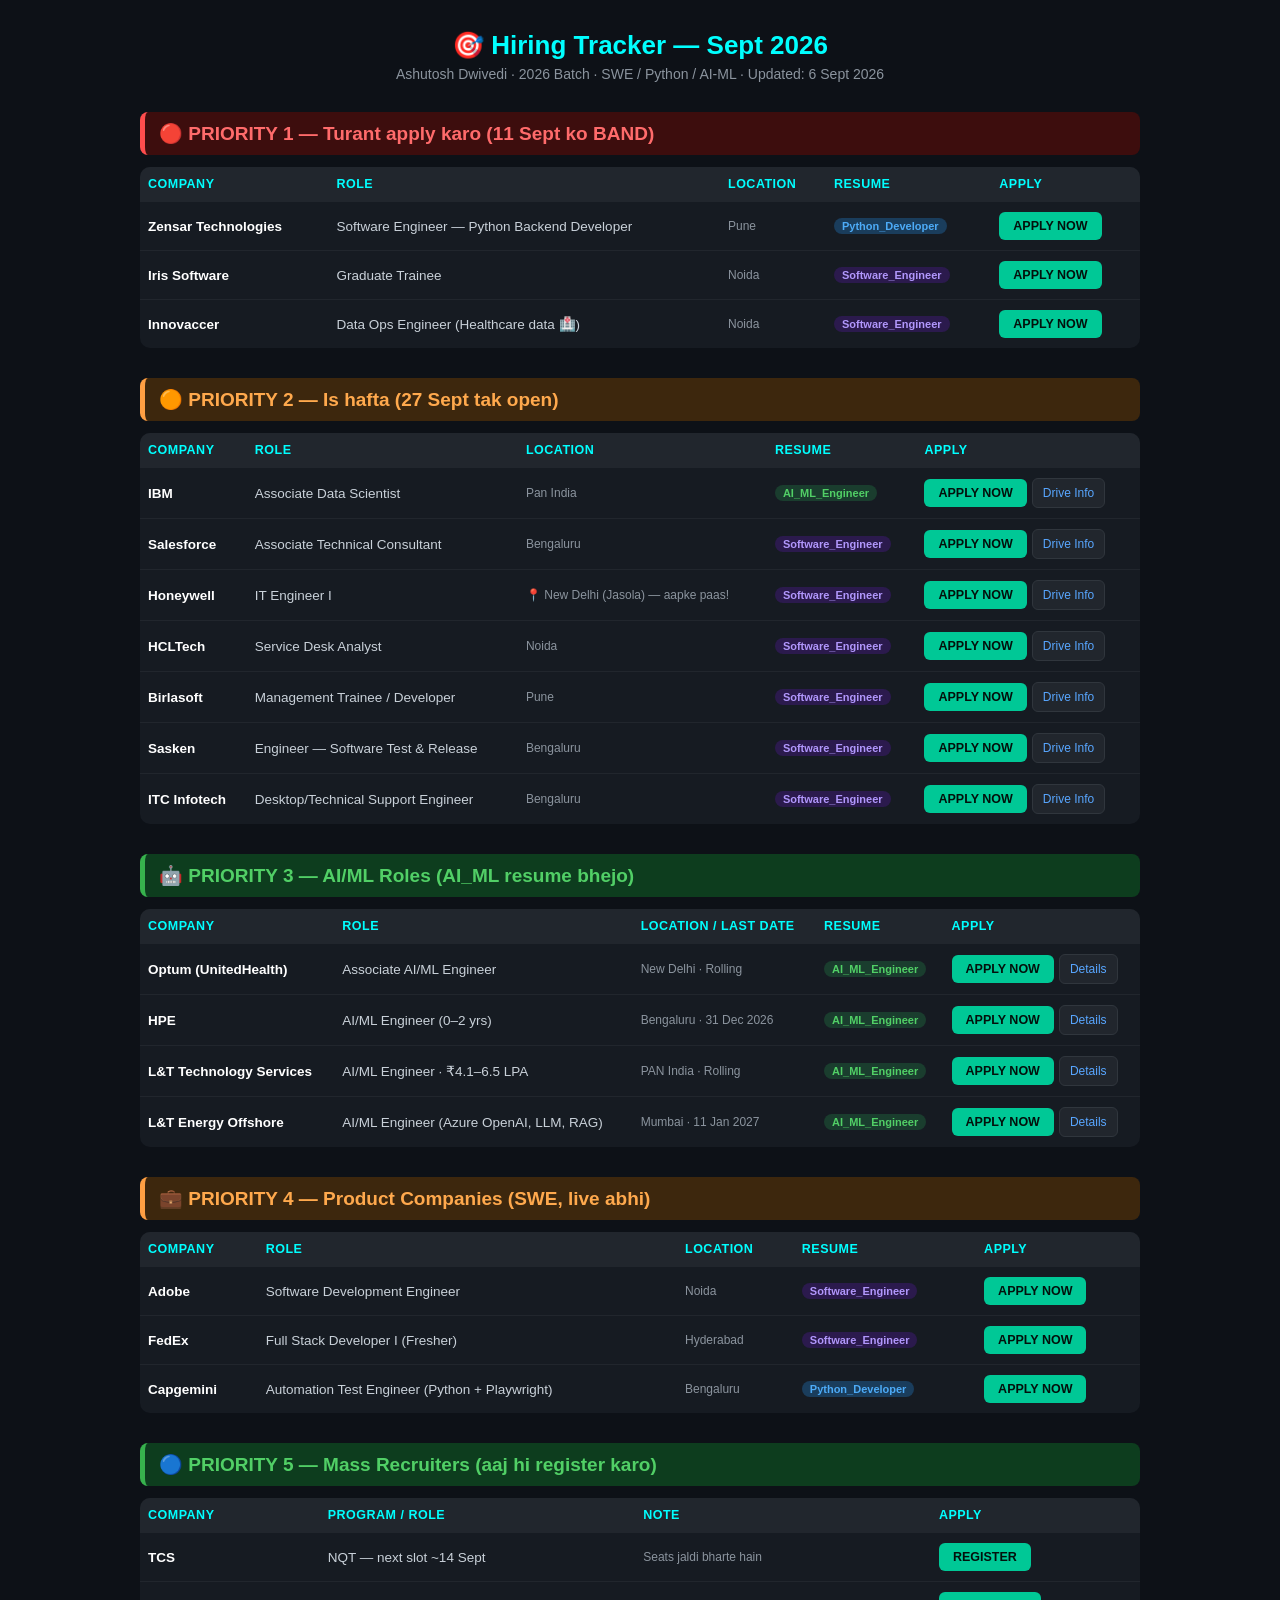
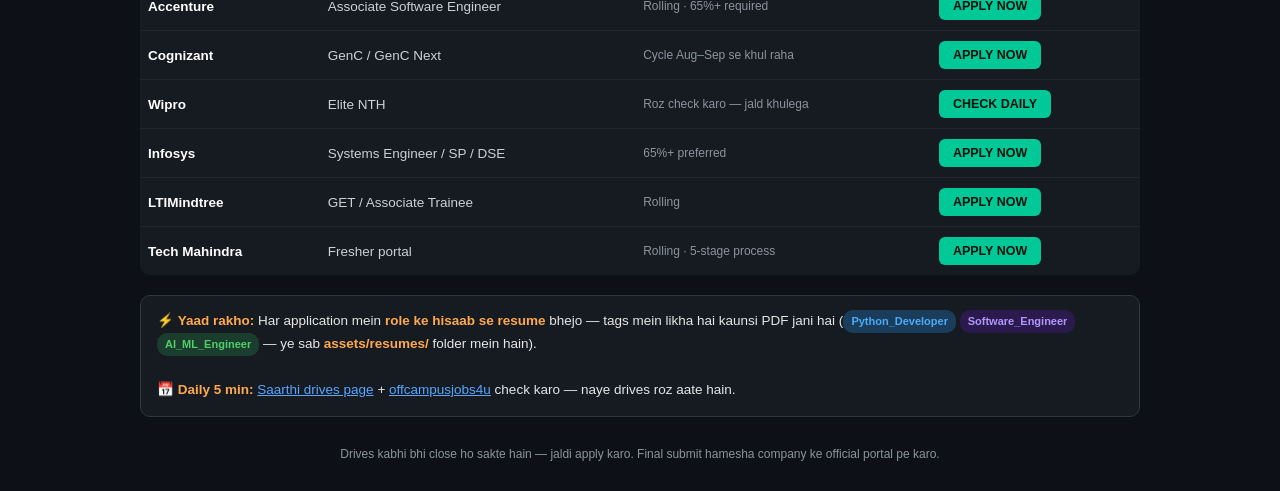
==== hiring.html @ f0cd26ea "Add job hiring tracker page (hiring.html) + nav link Co-authored-by: arena-agent <297053741+arena-ag" ====
<!DOCTYPE html>
<html lang="en">
<head>
<meta charset="UTF-8">
<meta name="viewport" content="width=device-width, initial-scale=1.0">
<title>Hiring Tracker — Ashutosh Dwivedi | Sept 2026</title>
<style>
*{margin:0;padding:0;box-sizing:border-box;font-family:'Segoe UI',Arial,sans-serif}
body{background:#0d1117;color:#e6e6e6;padding:20px}
.wrap{max-width:1000px;margin:0 auto}
h1{color:#00ffff;text-align:center;margin:10px 0 5px;font-size:26px}
.sub{text-align:center;color:#8b949e;margin-bottom:25px;font-size:14px}
h2{margin:30px 0 12px;font-size:19px;padding:10px 14px;border-radius:8px}
.red h2{background:#3d0d0d;color:#ff6b6b;border-left:5px solid #ff4d4d}
.orange h2{background:#3d270d;color:#ffa94d;border-left:5px solid #ff9f43}
.green h2{background:#0d3d1e;color:#51cf66;border-left:5px solid #37b24d}
table{width:100%;border-collapse:collapse;background:#161b22;border-radius:10px;overflow:hidden}
th{background:#21262d;color:#00ffff;padding:10px 8px;font-size:12.5px;text-align:left;text-transform:uppercase;letter-spacing:.5px}
td{padding:10px 8px;border-top:1px solid #21262d;font-size:13.5px;vertical-align:middle}
tr:hover td{background:#1c2129}
.company{font-weight:700;color:#fff}
.role{color:#c9d1d9}
.loc{color:#8b949e;font-size:12px}
.tag{display:inline-block;padding:2px 8px;border-radius:10px;font-size:11px;font-weight:600}
.tag.py{background:#1a3d5c;color:#4dabf7}
.tag.swe{background:#2b1a4d;color:#b197fc}
.tag.ml{background:#1a3d2e;color:#51cf66}
a.btn-apply{display:inline-block;background:#00c896;color:#03110c;font-weight:700;padding:7px 14px;border-radius:6px;text-decoration:none;font-size:12.5px;white-space:nowrap}
a.btn-apply:hover{background:#00ffb0}
a.btn-alt{display:inline-block;background:#21262d;color:#58a6ff;padding:7px 10px;border-radius:6px;text-decoration:none;font-size:12px;margin-left:5px;border:1px solid #30363d;white-space:nowrap}
a.btn-alt:hover{background:#30363d}
.note{background:#161b22;border:1px solid #30363d;border-radius:10px;padding:14px 16px;margin:20px 0;font-size:13.5px;line-height:1.7}
.note b{color:#ffa94d}
.foot{text-align:center;color:#8b949e;font-size:12px;margin:30px 0 10px}
@media(max-width:700px){th,td{padding:8px 5px;font-size:12px}.loc{display:none}}
</style>
</head>
<body>
<div class="wrap">

<h1>🎯 Hiring Tracker — Sept 2026</h1>
<p class="sub">Ashutosh Dwivedi · 2026 Batch · SWE / Python / AI-ML · Updated: 6 Sept 2026</p>

<!-- PRIORITY 1 -->
<div class="red">
<h2>🔴 PRIORITY 1 — Turant apply karo (11 Sept ko BAND)</h2>
<table>
<tr><th>Company</th><th>Role</th><th>Location</th><th>Resume</th><th>Apply</th></tr>
<tr>
<td class="company">Zensar Technologies</td>
<td class="role">Software Engineer — Python Backend Developer</td>
<td class="loc">Pune</td>
<td><span class="tag py">Python_Developer</span></td>
<td><a class="btn-apply" href="https://www.zensar.com/careers" target="_blank">APPLY NOW</a></td>
</tr>
<tr>
<td class="company">Iris Software</td>
<td class="role">Graduate Trainee</td>
<td class="loc">Noida</td>
<td><span class="tag swe">Software_Engineer</span></td>
<td><a class="btn-apply" href="https://www.irissmart.com/careers" target="_blank">APPLY NOW</a></td>
</tr>
<tr>
<td class="company">Innovaccer</td>
<td class="role">Data Ops Engineer (Healthcare data 🏥)</td>
<td class="loc">Noida</td>
<td><span class="tag swe">Software_Engineer</span></td>
<td><a class="btn-apply" href="https://www.innovaccer.com/careers" target="_blank">APPLY NOW</a></td>
</tr>
</table>
</div>

<!-- PRIORITY 2 -->
<div class="orange">
<h2>🟠 PRIORITY 2 — Is hafta (27 Sept tak open)</h2>
<table>
<tr><th>Company</th><th>Role</th><th>Location</th><th>Resume</th><th>Apply</th></tr>
<tr>
<td class="company">IBM</td>
<td class="role">Associate Data Scientist</td>
<td class="loc">Pan India</td>
<td><span class="tag ml">AI_ML_Engineer</span></td>
<td><a class="btn-apply" href="https://www.ibm.com/careers" target="_blank">APPLY NOW</a><a class="btn-alt" href="https://joinsaarthi.com/drives/1b0d50a9-7f79-422d-b862-4adb74a3d898" target="_blank">Drive Info</a></td>
</tr>
<tr>
<td class="company">Salesforce</td>
<td class="role">Associate Technical Consultant</td>
<td class="loc">Bengaluru</td>
<td><span class="tag swe">Software_Engineer</span></td>
<td><a class="btn-apply" href="https://careers.salesforce.com/" target="_blank">APPLY NOW</a><a class="btn-alt" href="https://joinsaarthi.com/drives/d37f2820-9504-4b04-9eea-42f5b7c304c0" target="_blank">Drive Info</a></td>
</tr>
<tr>
<td class="company">Honeywell</td>
<td class="role">IT Engineer I</td>
<td class="loc">📍 New Delhi (Jasola) — aapke paas!</td>
<td><span class="tag swe">Software_Engineer</span></td>
<td><a class="btn-apply" href="https://careers.honeywell.com/" target="_blank">APPLY NOW</a><a class="btn-alt" href="https://joinsaarthi.com/drives/44804e20-741b-4722-8ad7-67e874087038" target="_blank">Drive Info</a></td>
</tr>
<tr>
<td class="company">HCLTech</td>
<td class="role">Service Desk Analyst</td>
<td class="loc">Noida</td>
<td><span class="tag swe">Software_Engineer</span></td>
<td><a class="btn-apply" href="https://www.hcltech.com/careers" target="_blank">APPLY NOW</a><a class="btn-alt" href="https://joinsaarthi.com/drives/a2910f49-3ff9-421e-a36c-f56d6232079b" target="_blank">Drive Info</a></td>
</tr>
<tr>
<td class="company">Birlasoft</td>
<td class="role">Management Trainee / Developer</td>
<td class="loc">Pune</td>
<td><span class="tag swe">Software_Engineer</span></td>
<td><a class="btn-apply" href="https://www.birlasoft.com/careers" target="_blank">APPLY NOW</a><a class="btn-alt" href="https://joinsaarthi.com/drives/2c878416-94f4-4509-85c0-52c60aa713b9" target="_blank">Drive Info</a></td>
</tr>
<tr>
<td class="company">Sasken</td>
<td class="role">Engineer — Software Test & Release</td>
<td class="loc">Bengaluru</td>
<td><span class="tag swe">Software_Engineer</span></td>
<td><a class="btn-apply" href="https://www.sasken.com/careers" target="_blank">APPLY NOW</a><a class="btn-alt" href="https://joinsaarthi.com/drives/1332f768-e0da-465b-ae72-19dd871efa0a" target="_blank">Drive Info</a></td>
</tr>
<tr>
<td class="company">ITC Infotech</td>
<td class="role">Desktop/Technical Support Engineer</td>
<td class="loc">Bengaluru</td>
<td><span class="tag swe">Software_Engineer</span></td>
<td><a class="btn-apply" href="https://www.itcinfotech.com/careers" target="_blank">APPLY NOW</a><a class="btn-alt" href="https://joinsaarthi.com/drives/b0059e43-f474-40a7-8a78-02ca5c2eb549" target="_blank">Drive Info</a></td>
</tr>
</table>
</div>

<!-- PRIORITY 3 -->
<div class="green">
<h2>🤖 PRIORITY 3 — AI/ML Roles (AI_ML resume bhejo)</h2>
<table>
<tr><th>Company</th><th>Role</th><th>Location / Last Date</th><th>Resume</th><th>Apply</th></tr>
<tr>
<td class="company">Optum (UnitedHealth)</td>
<td class="role">Associate AI/ML Engineer</td>
<td class="loc">New Delhi · Rolling</td>
<td><span class="tag ml">AI_ML_Engineer</span></td>
<td><a class="btn-apply" href="https://careers.unitedhealthgroup.com/" target="_blank">APPLY NOW</a><a class="btn-alt" href="https://offcampusjobs4u.com/optum-off-campus-drive-2024-hiring/" target="_blank">Details</a></td>
</tr>
<tr>
<td class="company">HPE</td>
<td class="role">AI/ML Engineer (0–2 yrs)</td>
<td class="loc">Bengaluru · 31 Dec 2026</td>
<td><span class="tag ml">AI_ML_Engineer</span></td>
<td><a class="btn-apply" href="https://careers.hpe.com/" target="_blank">APPLY NOW</a><a class="btn-alt" href="https://offcampusjobs4u.com/hpe-recruitment-2026-ai-ml-engineer-bengaluru-fresher/" target="_blank">Details</a></td>
</tr>
<tr>
<td class="company">L&T Technology Services</td>
<td class="role">AI/ML Engineer · ₹4.1–6.5 LPA</td>
<td class="loc">PAN India · Rolling</td>
<td><span class="tag ml">AI_ML_Engineer</span></td>
<td><a class="btn-apply" href="https://www.ltts.com/careers" target="_blank">APPLY NOW</a><a class="btn-alt" href="https://fresherjoblist.learnsoftechs.com/lt-technology-off-campus-drive-2026/" target="_blank">Details</a></td>
</tr>
<tr>
<td class="company">L&T Energy Offshore</td>
<td class="role">AI/ML Engineer (Azure OpenAI, LLM, RAG)</td>
<td class="loc">Mumbai · 11 Jan 2027</td>
<td><span class="tag ml">AI_ML_Engineer</span></td>
<td><a class="btn-apply" href="https://careers.larsentoubro.com/" target="_blank">APPLY NOW</a><a class="btn-alt" href="https://www.placement-officer.com/2026/07/l-energy-aiml-engineer-hiring-2026.html" target="_blank">Details</a></td>
</tr>
</table>
</div>

<!-- PRIORITY 4 -->
<div class="orange">
<h2>💼 PRIORITY 4 — Product Companies (SWE, live abhi)</h2>
<table>
<tr><th>Company</th><th>Role</th><th>Location</th><th>Resume</th><th>Apply</th></tr>
<tr>
<td class="company">Adobe</td>
<td class="role">Software Development Engineer</td>
<td class="loc">Noida</td>
<td><span class="tag swe">Software_Engineer</span></td>
<td><a class="btn-apply" href="https://careers.adobe.com/" target="_blank">APPLY NOW</a></td>
</tr>
<tr>
<td class="company">FedEx</td>
<td class="role">Full Stack Developer I (Fresher)</td>
<td class="loc">Hyderabad</td>
<td><span class="tag swe">Software_Engineer</span></td>
<td><a class="btn-apply" href="https://careers.fedex.com/" target="_blank">APPLY NOW</a></td>
</tr>
<tr>
<td class="company">Capgemini</td>
<td class="role">Automation Test Engineer (Python + Playwright)</td>
<td class="loc">Bengaluru</td>
<td><span class="tag py">Python_Developer</span></td>
<td><a class="btn-apply" href="https://www.capgemini.com/careers/" target="_blank">APPLY NOW</a></td>
</tr>
</table>
</div>

<!-- PRIORITY 5 -->
<div class="green">
<h2>🔵 PRIORITY 5 — Mass Recruiters (aaj hi register karo)</h2>
<table>
<tr><th>Company</th><th>Program / Role</th><th>Note</th><th>Apply</th></tr>
<tr>
<td class="company">TCS</td>
<td class="role">NQT — next slot ~14 Sept</td>
<td class="loc">Seats jaldi bharte hain</td>
<td><a class="btn-apply" href="https://nextstep.tcs.com/" target="_blank">REGISTER</a></td>
</tr>
<tr>
<td class="company">Accenture</td>
<td class="role">Associate Software Engineer</td>
<td class="loc">Rolling · 65%+ required</td>
<td><a class="btn-apply" href="https://www.accenture.com/in-en/careers" target="_blank">APPLY NOW</a></td>
</tr>
<tr>
<td class="company">Cognizant</td>
<td class="role">GenC / GenC Next</td>
<td class="loc">Cycle Aug–Sep se khul raha</td>
<td><a class="btn-apply" href="https://careers.cognizant.com/" target="_blank">APPLY NOW</a></td>
</tr>
<tr>
<td class="company">Wipro</td>
<td class="role">Elite NTH</td>
<td class="loc">Roz check karo — jald khulega</td>
<td><a class="btn-apply" href="https://careers.wipro.com/" target="_blank">CHECK DAILY</a></td>
</tr>
<tr>
<td class="company">Infosys</td>
<td class="role">Systems Engineer / SP / DSE</td>
<td class="loc">65%+ preferred</td>
<td><a class="btn-apply" href="https://career.infosys.com/" target="_blank">APPLY NOW</a></td>
</tr>
<tr>
<td class="company">LTIMindtree</td>
<td class="role">GET / Associate Trainee</td>
<td class="loc">Rolling</td>
<td><a class="btn-apply" href="https://www.ltimindtree.com/careers/" target="_blank">APPLY NOW</a></td>
</tr>
<tr>
<td class="company">Tech Mahindra</td>
<td class="role">Fresher portal</td>
<td class="loc">Rolling · 5-stage process</td>
<td><a class="btn-apply" href="https://careers.techmahindra.com/" target="_blank">APPLY NOW</a></td>
</tr>
</table>
</div>

<div class="note">
⚡ <b>Yaad rakho:</b> Har application mein <b>role ke hisaab se resume</b> bhejo — tags mein likha hai kaunsi PDF jani hai (<span class="tag py">Python_Developer</span> <span class="tag swe">Software_Engineer</span> <span class="tag ml">AI_ML_Engineer</span> — ye sab <b>assets/resumes/</b> folder mein hain).<br><br>
📅 <b>Daily 5 min:</b> <a href="https://joinsaarthi.com/drives/off-campus" target="_blank" style="color:#58a6ff">Saarthi drives page</a> + <a href="https://offcampusjobs4u.com/" target="_blank" style="color:#58a6ff">offcampusjobs4u</a> check karo — naye drives roz aate hain.
</div>

<p class="foot">Drives kabhi bhi close ho sakte hain — jaldi apply karo. Final submit hamesha company ke official portal pe karo.</p>

</div>
</body>
</html>
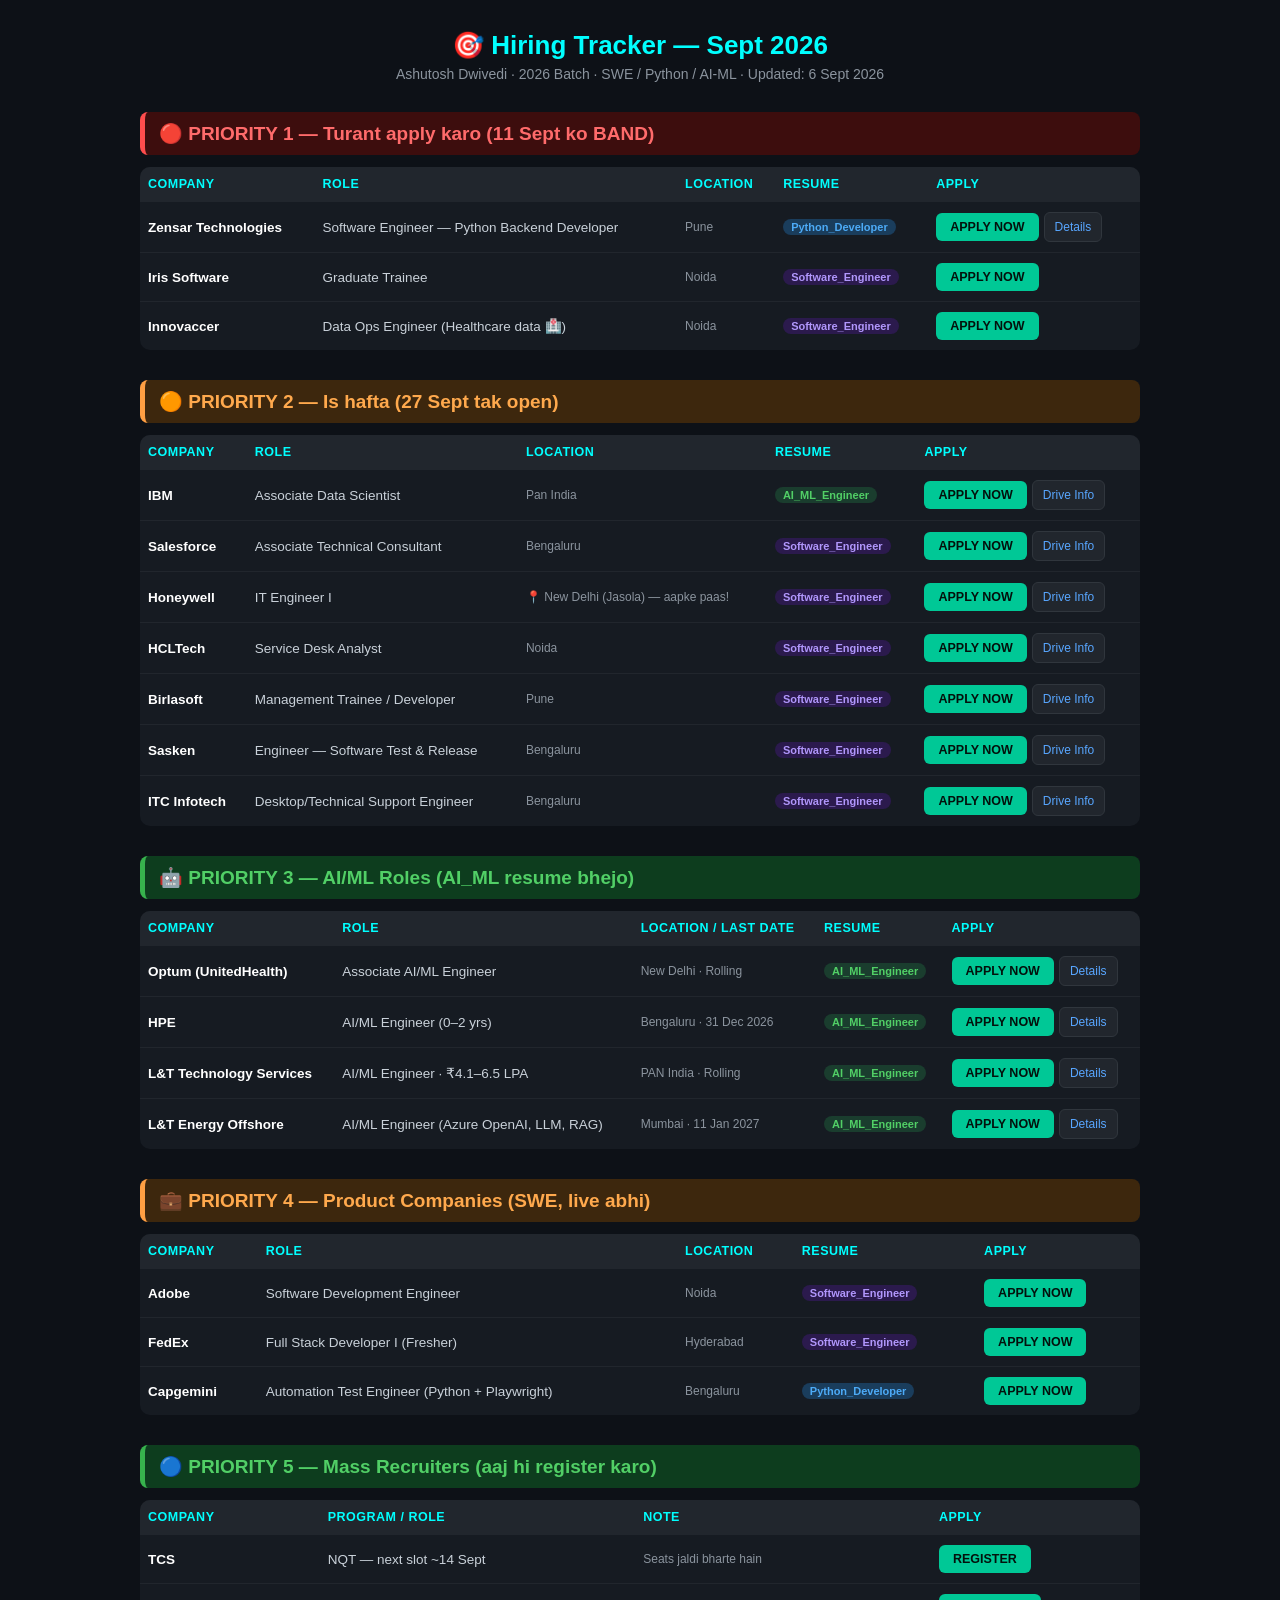
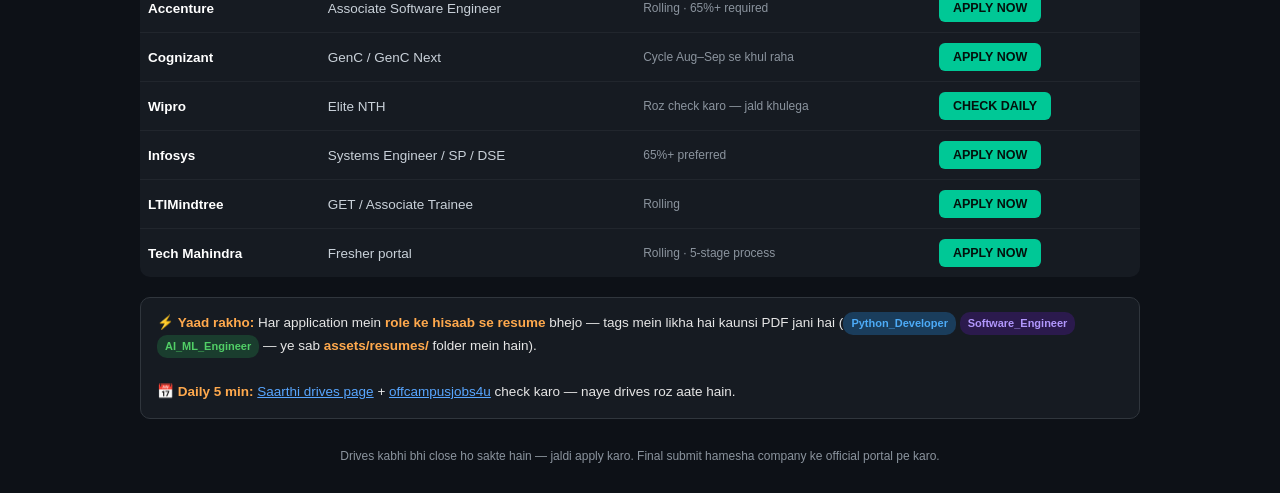
==== commit ebd7f44c: "Add Zensar direct apply redirect page + exact job link in tracker Co-authored-by: arena-agent <29705" ====
--- a/hiring.html
+++ b/hiring.html
@@ -51,7 +51,7 @@
 <td class="role">Software Engineer — Python Backend Developer</td>
 <td class="loc">Pune</td>
 <td><span class="tag py">Python_Developer</span></td>
-<td><a class="btn-apply" href="https://www.zensar.com/careers" target="_blank">APPLY NOW</a></td>
+<td><a class="btn-apply" href="https://fa-etvl-saasfaprod1.fa.ocs.oraclecloud.com/hcmUI/CandidateExperience/en/sites/CX_1/job/139727" target="_blank">APPLY NOW</a><a class="btn-alt" href="https://www.freshersvoice.com/zensar-off-campus-drive" target="_blank">Details</a></td>
 </tr>
 <tr>
 <td class="company">Iris Software</td>
